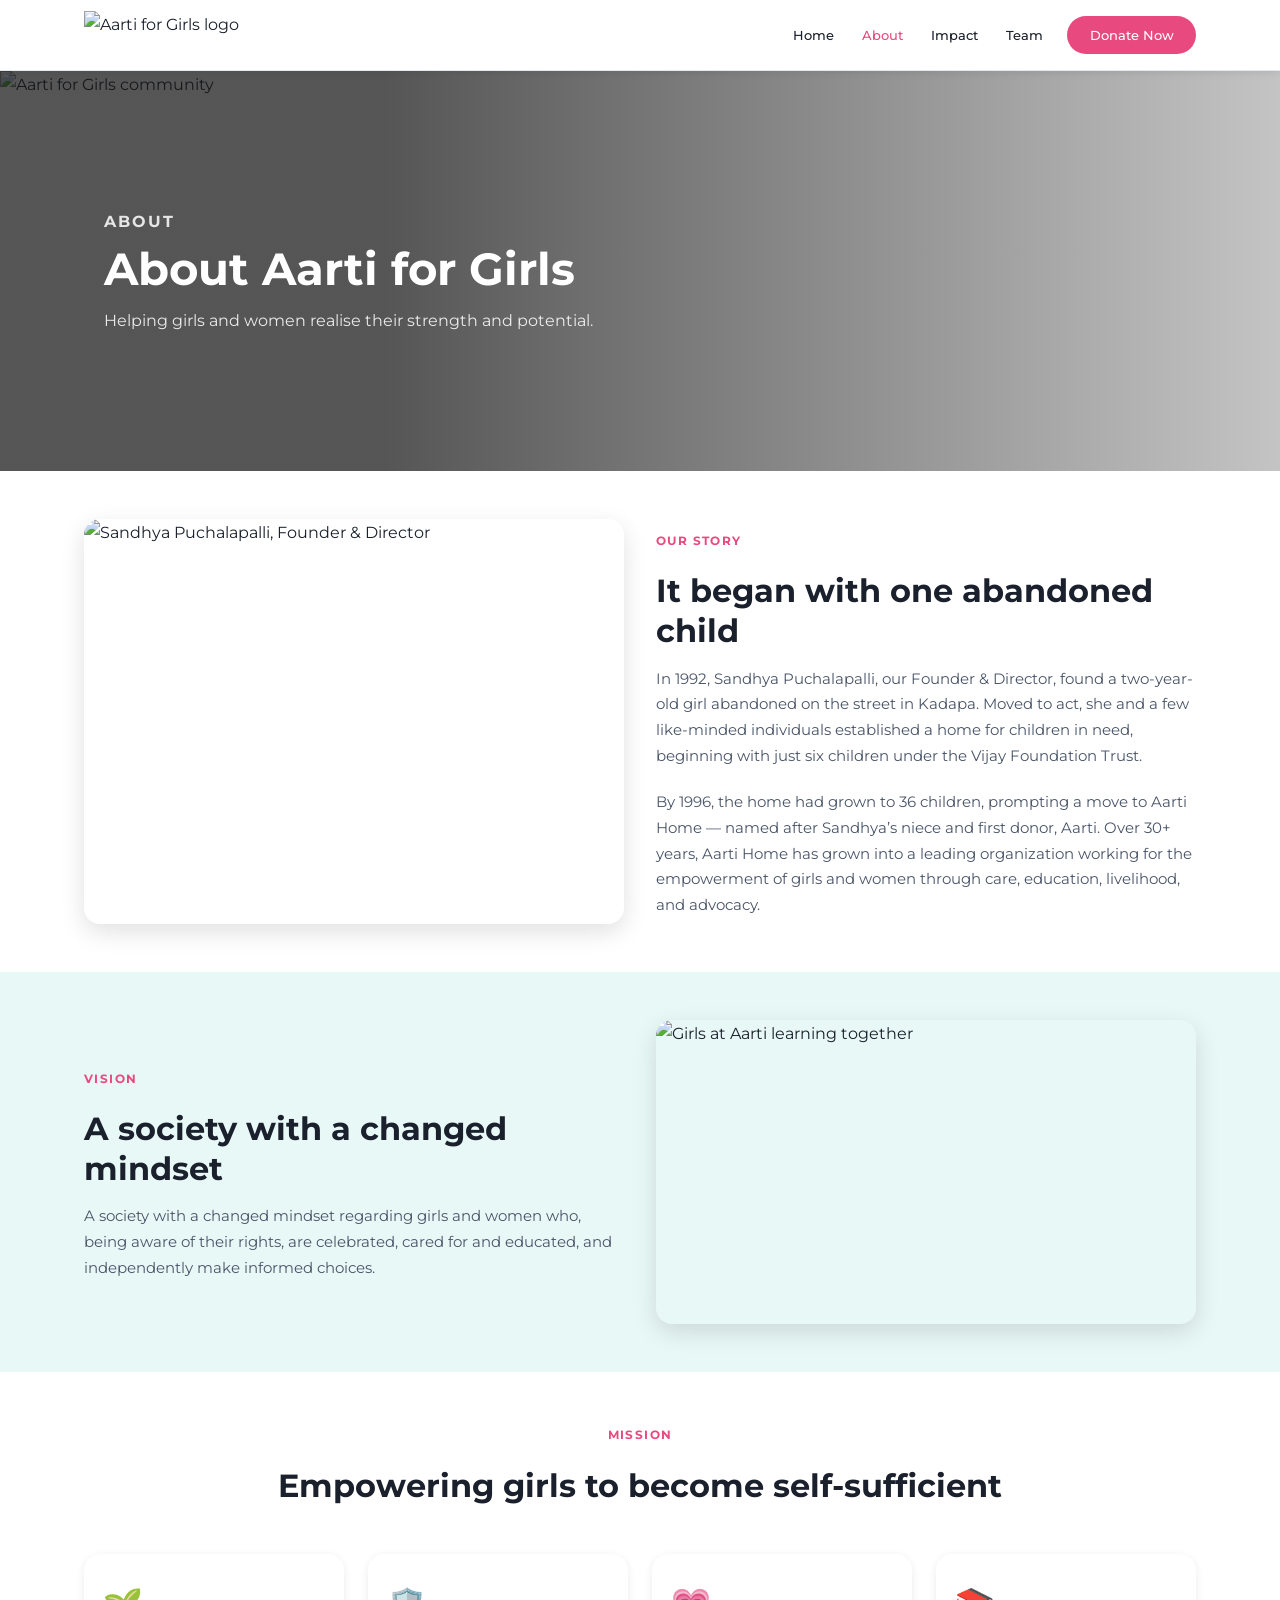
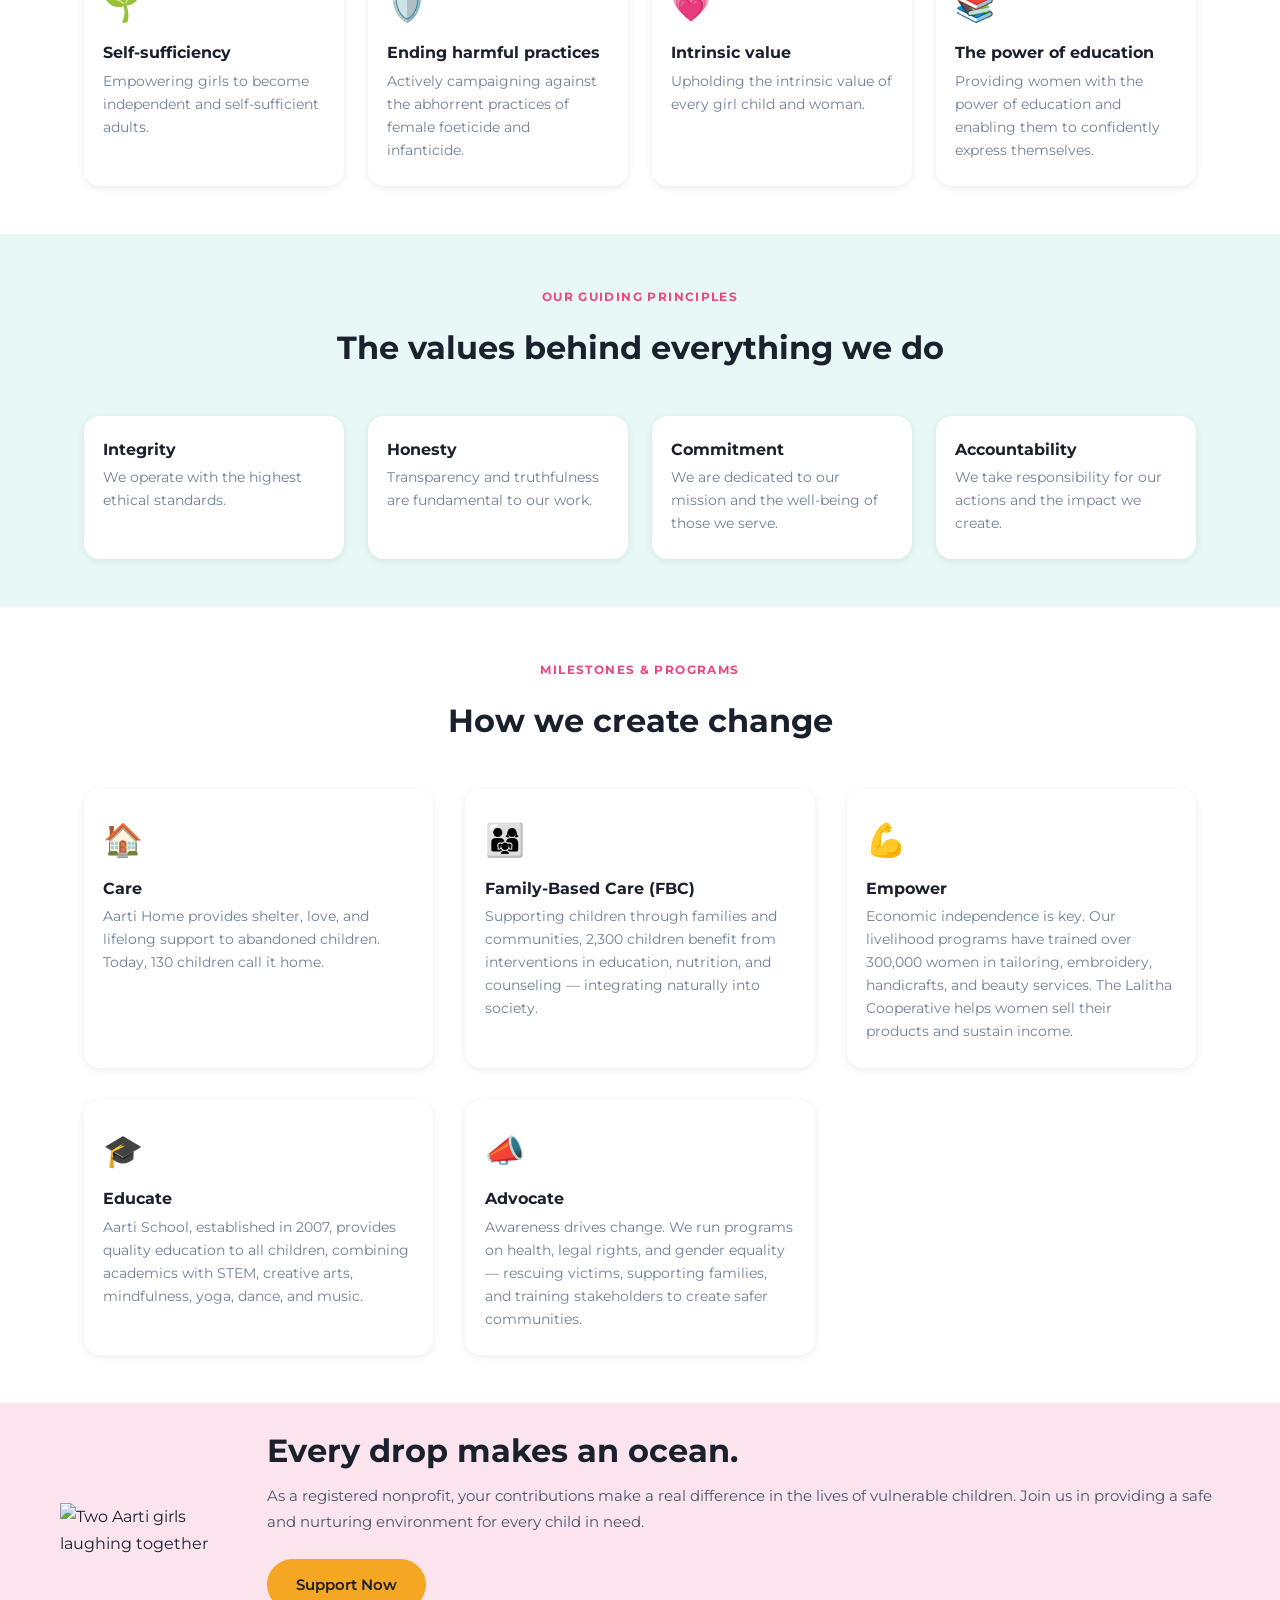
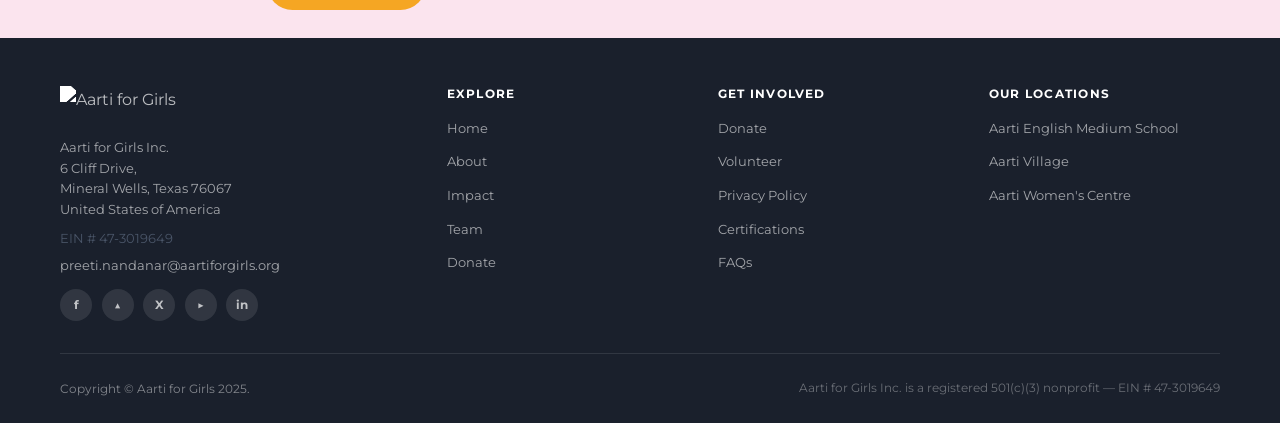
==== about.html @ 23b5cd8c "Site scaffold: pages, shared CSS/JS (images to follow)" ====
<!DOCTYPE html>
<html lang="en">
<head>
  <meta charset="UTF-8">
  <meta name="viewport" content="width=device-width, initial-scale=1.0">
  <title>About Aarti for Girls | NGO for Women Empowerment</title>
  <meta name="description" content="Learn about Aarti for Girls – a women empowerment NGO working to educate and uplift underprivileged girls through shelter, education, and advocacy.">
  <link rel="icon" type="image/png" href="assets/images/logo.png">
  <link rel="preconnect" href="https://fonts.googleapis.com">
  <link rel="preconnect" href="https://fonts.gstatic.com" crossorigin>
  <link href="https://fonts.googleapis.com/css2?family=Montserrat:ital,wght@0,300;0,400;0,500;0,600;0,700;0,800;1,400&display=swap" rel="stylesheet">
  <link rel="stylesheet" href="css/style.css?v=1">
</head>
<body>
<div id="nav-placeholder"></div>
<main class="page-tight">

  <!-- HERO -->
  <section class="hero" aria-label="About hero">
    <img class="hero-img" src="assets/images/hero-about.jpg" alt="Aarti for Girls community" loading="eager">
    <div class="hero-overlay"></div>
    <div class="hero-body">
      <p class="sec-label" style="color:rgba(255,255,255,.85)">About</p>
      <h1>About Aarti for Girls</h1>
      <p style="max-width:520px;margin-top:.6rem;">Helping girls and women realise their strength and potential.</p>
    </div>
  </section>

  <!-- OUR STORY -->
  <section class="section bg-white">
    <div class="container">
      <div class="grid-2" style="align-items:center;">
        <div>
          <img src="assets/images/founder-sandhya.jpg" alt="Sandhya Puchalapalli, Founder & Director" style="border-radius:var(--r-l);box-shadow:var(--sh-hov);width:100%;aspect-ratio:4/3;object-fit:cover;">
        </div>
        <div>
          <p class="sec-label">Our Story</p>
          <h2>It began with one abandoned child</h2>
          <p style="margin-top:.9rem;">In 1992, Sandhya Puchalapalli, our Founder &amp; Director, found a two-year-old girl abandoned on the street in Kadapa. Moved to act, she and a few like-minded individuals established a home for children in need, beginning with just six children under the Vijay Foundation Trust.</p>
          <p style="margin-top:1rem;">By 1996, the home had grown to 36 children, prompting a move to Aarti Home — named after Sandhya’s niece and first donor, Aarti. Over 30+ years, Aarti Home has grown into a leading organization working for the empowerment of girls and women through care, education, livelihood, and advocacy.</p>
        </div>
      </div>
    </div>
  </section>

  <!-- VISION -->
  <section class="section bg-teal-pale">
    <div class="container">
      <div class="grid-2" style="align-items:center;">
        <div>
          <p class="sec-label">Vision</p>
          <h2>A society with a changed mindset</h2>
          <p style="margin-top:.9rem;">A society with a changed mindset regarding girls and women who, being aware of their rights, are celebrated, cared for and educated, and independently make informed choices.</p>
        </div>
        <div>
          <img src="assets/images/vision.jpg" alt="Girls at Aarti learning together" style="border-radius:var(--r-l);box-shadow:var(--sh-hov);width:100%;aspect-ratio:16/9;object-fit:cover;">
        </div>
      </div>
    </div>
  </section>

  <!-- MISSION -->
  <section class="section bg-white">
    <div class="container">
      <div class="text-center mb-3">
        <p class="sec-label">Mission</p>
        <h2>Empowering girls to become self-sufficient</h2>
      </div>
      <div class="grid-4">
        <div class="icon-card">
          <div class="ic-icon">🌱</div>
          <h3>Self-sufficiency</h3>
          <p>Empowering girls to become independent and self-sufficient adults.</p>
        </div>
        <div class="icon-card">
          <div class="ic-icon">🛡️</div>
          <h3>Ending harmful practices</h3>
          <p>Actively campaigning against the abhorrent practices of female foeticide and infanticide.</p>
        </div>
        <div class="icon-card">
          <div class="ic-icon">💗</div>
          <h3>Intrinsic value</h3>
          <p>Upholding the intrinsic value of every girl child and woman.</p>
        </div>
        <div class="icon-card">
          <div class="ic-icon">📚</div>
          <h3>The power of education</h3>
          <p>Providing women with the power of education and enabling them to confidently express themselves.</p>
        </div>
      </div>
    </div>
  </section>

  <!-- GUIDING PRINCIPLES -->
  <section class="section bg-teal-pale">
    <div class="container">
      <div class="text-center mb-3">
        <p class="sec-label">Our Guiding Principles</p>
        <h2>The values behind everything we do</h2>
      </div>
      <div class="grid-4">
        <div class="icon-card">
          <h3>Integrity</h3>
          <p>We operate with the highest ethical standards.</p>
        </div>
        <div class="icon-card">
          <h3>Honesty</h3>
          <p>Transparency and truthfulness are fundamental to our work.</p>
        </div>
        <div class="icon-card">
          <h3>Commitment</h3>
          <p>We are dedicated to our mission and the well-being of those we serve.</p>
        </div>
        <div class="icon-card">
          <h3>Accountability</h3>
          <p>We take responsibility for our actions and the impact we create.</p>
        </div>
      </div>
    </div>
  </section>

  <!-- MILESTONES & PROGRAMS -->
  <section class="section bg-white">
    <div class="container">
      <div class="text-center mb-3">
        <p class="sec-label">Milestones &amp; Programs</p>
        <h2>How we create change</h2>
      </div>
      <div class="grid-3">
        <div class="icon-card">
          <div class="ic-icon">🏠</div>
          <h3>Care</h3>
          <p>Aarti Home provides shelter, love, and lifelong support to abandoned children. Today, 130 children call it home.</p>
        </div>
        <div class="icon-card">
          <div class="ic-icon">👨‍👩‍👧</div>
          <h3>Family-Based Care (FBC)</h3>
          <p>Supporting children through families and communities, 2,300 children benefit from interventions in education, nutrition, and counseling — integrating naturally into society.</p>
        </div>
        <div class="icon-card">
          <div class="ic-icon">💪</div>
          <h3>Empower</h3>
          <p>Economic independence is key. Our livelihood programs have trained over 300,000 women in tailoring, embroidery, handicrafts, and beauty services. The Lalitha Cooperative helps women sell their products and sustain income.</p>
        </div>
        <div class="icon-card">
          <div class="ic-icon">🎓</div>
          <h3>Educate</h3>
          <p>Aarti School, established in 2007, provides quality education to all children, combining academics with STEM, creative arts, mindfulness, yoga, dance, and music.</p>
        </div>
        <div class="icon-card">
          <div class="ic-icon">📣</div>
          <h3>Advocate</h3>
          <p>Awareness drives change. We run programs on health, legal rights, and gender equality — rescuing victims, supporting families, and training stakeholders to create safer communities.</p>
        </div>
      </div>
    </div>
  </section>

</main>
<div id="footer-placeholder"></div>
<script src="js/main.js"></script>
</body>
</html>
---- css/style.css ----
/* =====================
   AARTI FOR GIRLS (USA) — style.css (shared design system)
   ===================== */

/* ---------- TOKENS ---------- */
:root {
  --pink:       #e84a7f;
  --pink-dark:  #c93a6a;
  --pink-pale:  #fbe4ee;
  --teal:       #1dada0;
  --teal-dark:  #169589;
  --teal-pale:  #e8f8f7;
  --yellow:     #f5a623;
  --dark:       #1a202c;
  --mid:        #4a5568;
  --muted:      #718096;
  --light:      #f7fafc;
  --white:      #ffffff;
  --border:     #e2e8f0;
  --r-s:  4px;
  --r-m:  8px;
  --r-l:  16px;
  --r-xl: 24px;
  --sh:     0 2px 8px rgba(0,0,0,.08);
  --sh-hov: 0 8px 24px rgba(0,0,0,.12);
  --sh-lg:  0 16px 40px rgba(0,0,0,.12);
  --max-w: 1160px;
  --gap: 2rem;
}

/* ---------- RESET ---------- */
*, *::before, *::after { box-sizing: border-box; margin: 0; padding: 0; }
html { scroll-behavior: smooth; }
body { font-family: 'Montserrat', sans-serif; color: var(--dark); background: var(--white); line-height: 1.7; -webkit-font-smoothing: antialiased; }
img { max-width: 100%; height: auto; display: block; }
a { color: inherit; text-decoration: none; }
ul { list-style: none; }
button { font-family: inherit; cursor: pointer; border: none; background: none; }
h1,h2,h3,h4,h5 { line-height: 1.25; font-weight: 700; color: var(--dark); }
h1 { font-size: clamp(1.75rem,4vw,2.8rem); }
h2 { font-size: clamp(1.4rem,3vw,2rem); }
h3 { font-size: clamp(1.1rem,2vw,1.35rem); }
h4 { font-size: 1.05rem; }
p  { font-size: .95rem; color: var(--mid); }

/* ---------- LAYOUT ---------- */
.container { width: 100%; max-width: var(--max-w); margin-inline: auto; padding-inline: 1.5rem; }
.section    { padding: 5rem 0; }
.section-sm { padding: 3.5rem 0; }
.bg-white   { background: var(--white); }
.bg-teal-pale { background: var(--teal-pale); }
.text-center { text-align: center; }
.mb-2 { margin-bottom: 2rem; }
.mb-3 { margin-bottom: 3rem; }
.lead { font-size: 1.08rem; color: var(--mid); }

.grid-2 { display: grid; grid-template-columns: 1fr 1fr; gap: var(--gap); }
.grid-3 { display: grid; grid-template-columns: repeat(3,1fr); gap: var(--gap); }
.grid-4 { display: grid; grid-template-columns: repeat(4,1fr); gap: 1.5rem; }
.flex-between { display: flex; justify-content: space-between; align-items: center; }

/* ---------- TYPOGRAPHY ---------- */
.sec-label { display: inline-block; font-size: .72rem; font-weight: 700; letter-spacing: .12em; text-transform: uppercase; color: var(--pink); margin-bottom: .4rem; }
.quote-block { border-left: 4px solid var(--pink); padding: 1rem 1.5rem; background: var(--teal-pale); border-radius: 0 var(--r-m) var(--r-m) 0; }
.quote-block blockquote { font-size: 1.05rem; font-style: italic; color: var(--dark); line-height: 1.6; }
.quote-block cite { display: block; margin-top: .6rem; font-size: .82rem; font-style: normal; color: var(--muted); }

/* ---------- BUTTONS ---------- */
.btn { display: inline-flex; align-items: center; justify-content: center; gap: .4rem; padding: .65rem 1.4rem; border-radius: 50px; font-size: .88rem; font-weight: 600; transition: all .2s; white-space: nowrap; cursor: pointer; }
.btn-teal    { background: var(--teal);   color: var(--white); }
.btn-teal:hover   { background: var(--teal-dark); transform: translateY(-1px); box-shadow: var(--sh); }
.btn-pink    { background: var(--pink);   color: var(--white); }
.btn-pink:hover   { background: var(--pink-dark); transform: translateY(-1px); box-shadow: var(--sh); }
.btn-yellow  { background: var(--yellow); color: var(--dark); }
.btn-yellow:hover { filter: brightness(.95); transform: translateY(-1px); box-shadow: var(--sh); }
.btn-dark    { background: var(--dark);   color: var(--white); }
.btn-dark:hover   { background: #0f1624; transform: translateY(-1px); box-shadow: var(--sh); }
.btn-outline { background: transparent; color: var(--dark); border: 2px solid var(--border); }
.btn-outline:hover { border-color: var(--dark); transform: translateY(-1px); }
.btn-white   { background: var(--white);  color: var(--teal); }
.btn-white:hover  { background: var(--teal-pale); }
.btn-lg { padding: .8rem 1.8rem; font-size: .95rem; }

/* ---------- NAV ---------- */
.nav { position: sticky; top: 0; z-index: 1000; background: var(--white); border-bottom: 1px solid var(--border); box-shadow: var(--sh); }
.nav-inner { display: flex; align-items: center; justify-content: space-between; padding: .7rem 1.5rem; max-width: var(--max-w); margin-inline: auto; gap: 1rem; }
.nav-logo img { height: 48px; width: auto; }
.nav-links { display: flex; align-items: center; gap: .25rem; list-style: none; margin: 0; padding: 0; }
.nav-links > li { position: relative; }
.nav-links > li > a, .nav-links > li > button { display: flex; align-items: center; gap: .3rem; padding: .45rem .75rem; font-size: .83rem; font-weight: 500; color: var(--dark); border-radius: var(--r-s); transition: background .15s, color .15s; cursor: pointer; background: none; border: none; font-family: inherit; white-space: nowrap; }
.nav-links > li > a:hover, .nav-links > li > button:hover { background: var(--teal-pale); color: var(--teal-dark); }
.nav-links > li.active > a { color: var(--pink); }
.nav-chevron { font-size: .65rem; transition: transform .2s; }
.nav-links > li.open .nav-chevron { transform: rotate(180deg); }
.nav-drop { position: absolute; top: calc(100% + .5rem); left: 50%; transform: translateX(-50%) translateY(-4px); background: var(--white); border: 1px solid var(--border); border-radius: var(--r-l); box-shadow: var(--sh-hov); min-width: 200px; padding: .5rem; opacity: 0; visibility: hidden; transition: opacity .15s, visibility .15s, transform .15s; list-style: none; }
.nav-links > li.open .nav-drop { opacity: 1; visibility: visible; transform: translateX(-50%) translateY(0); }
.nav-drop li a { display: block; padding: .55rem .9rem; font-size: .82rem; font-weight: 500; color: var(--mid); border-radius: var(--r-m); transition: background .15s, color .15s; }
.nav-drop li a:hover { background: var(--teal-pale); color: var(--teal-dark); }
.nav-donate { margin-left: .5rem; }
.nav-donate .btn { background: var(--pink); color: var(--white); border-radius: 50px; padding: .5rem 1.4rem; }
.nav-donate .btn:hover { background: var(--pink-dark); color: var(--white); box-shadow: var(--sh); transform: translateY(-1px); }
.nav-donate.active .btn { background: var(--white); color: var(--pink); box-shadow: inset 0 0 0 2px var(--pink); }
.nav-donate.active .btn:hover { background: var(--pink); color: var(--white); box-shadow: none; }
.nav-burger { display: none; font-size: 1.4rem; padding: .3rem; }

/* ---------- HERO ---------- */
.hero { position: relative; overflow: hidden; display: flex; align-items: center; min-height: 400px; }
.hero-tall { min-height: 500px; }
.hero-img { position: absolute; inset: 0; width: 100%; height: 100%; object-fit: cover; object-position: center center; }
.hero-overlay { position: absolute; inset: 0; background: linear-gradient(to right, rgba(20,20,20,.72) 30%, rgba(20,20,20,.25) 100%); }
.hero-body { position: relative; z-index: 1; padding: 4rem 1.5rem; max-width: min(700px,90%); margin-left: max(1.5rem,calc(50% - 560px)); }
.hero-body h1 { color: var(--white); }
.hero-body p  { color: rgba(255,255,255,.88); font-size: 1rem; }
.page-header { background: linear-gradient(135deg, var(--pink) 0%, var(--teal) 100%); padding: 4rem 1.5rem; text-align: center; }
.page-header h1 { color: var(--white); }
.page-header p  { color: rgba(255,255,255,.88); margin-top: .6rem; }

/* ---------- PILLARS ---------- */
.pillars-row { display: flex; justify-content: center; gap: 1rem; flex-wrap: wrap; margin-top: 2rem; }
.pillar-wrap { display: flex; flex-direction: column; align-items: center; text-align: center; flex: 1; min-width: 200px; max-width: 260px; }
.pillar-ring { width: 220px; height: 165px; border-radius: var(--r-l); background: var(--teal-pale); display: flex; align-items: center; justify-content: center; margin-bottom: .9rem; border: 3px solid var(--teal); overflow: hidden; }
.pillar-ring img { width: 100%; height: 100%; object-fit: cover; }
.pillar-wrap h3 { font-size: 1rem; margin-bottom: .2rem; }
.pillar-wrap p  { font-size: .82rem; color: var(--muted); margin: 0; }

/* ---------- STATS ---------- */
.stats-box { background: var(--white); border-radius: var(--r-xl); padding: 1.5rem; box-shadow: var(--sh-hov); max-width: 700px; margin: 0 auto; }
.stats-grid { display: flex; flex-wrap: wrap; justify-content: center; gap: 1.5rem; text-align: center; }
.stats-grid > div { flex: 1 1 180px; max-width: 210px; }
.stat-num { font-size: clamp(1.6rem,3.2vw,2.2rem); font-weight: 800; color: var(--pink); line-height: 1; }
.stat-label { font-size: .82rem; color: var(--muted); margin-top: .4rem; line-height: 1.4; }
.sphere-link { display: inline-flex; align-items: center; gap: .4rem; font-size: .88rem; font-weight: 600; color: var(--teal); text-decoration: underline; text-underline-offset: 3px; }
.sphere-link:hover { color: var(--teal-dark); }

/* ---------- VOICES ---------- */
.voices-grid { display:flex; flex-wrap:wrap; gap:1.5rem; justify-content:center; }
.voices-grid > * { width:160px; flex-shrink:0; }
.voice-card { display: flex; flex-direction: column; align-items: center; gap: .5rem; }
.voice-card img { width: 100%; aspect-ratio: 4/3; object-fit: cover; border-radius: var(--r-l); transition: transform .2s, box-shadow .2s; }
.voice-card:hover img { transform: scale(1.02); box-shadow: var(--sh-hov); }
.voice-name { font-size: .85rem; font-weight: 600; text-align: center; color: var(--dark); }

/* ---------- CARDS / NEWS ---------- */
.news-grid { display: grid; grid-template-columns: repeat(3,1fr); gap: 1.5rem; }
.card { background: var(--white); border-radius: var(--r-l); box-shadow: var(--sh); overflow: hidden; transition: transform .2s, box-shadow .2s; display: flex; flex-direction: column; }
.card:hover { transform: translateY(-4px); box-shadow: var(--sh-hov); }
.card-img { width: 100%; aspect-ratio: 16/9; object-fit: cover; }
.card-body { padding: 1.2rem; display: flex; flex-direction: column; flex: 1; }
.card-tag { font-size: .72rem; font-weight: 700; letter-spacing: .1em; text-transform: uppercase; color: var(--pink); margin-bottom: .5rem; }
.card-body h3 { font-size: .95rem; line-height: 1.35; margin-bottom: .5rem; }
.card-body p { font-size: .85rem; color: var(--muted); flex: 1; }
.card-link { display: inline-block; margin-top: .8rem; font-size: .82rem; font-weight: 600; color: var(--pink); }
.card-link:hover { color: var(--pink-dark); }

/* ---------- TIMELINE ---------- */
.timeline { position: relative; padding-left: 2rem; }
.timeline::before { content: ''; position: absolute; left: .5rem; top: 0; bottom: 0; width: 2px; background: var(--teal); opacity: .3; }
.tl-item { position: relative; padding: 0 0 2rem 1.5rem; }
.tl-item::before { content: ''; position: absolute; left: -.45rem; top: .3rem; width: 12px; height: 12px; border-radius: 50%; background: var(--teal); border: 2px solid var(--white); box-shadow: 0 0 0 2px var(--teal); }
.tl-year { display: inline-block; background: var(--pink); color: var(--white); font-size: .72rem; font-weight: 700; letter-spacing: .06em; padding: .2rem .55rem; border-radius: 50px; margin-bottom: .4rem; }
.tl-item h4 { font-size: .95rem; margin-bottom: .3rem; }
.tl-item p  { font-size: .85rem; color: var(--muted); }

/* ---------- WHAT'S NEW / ARTICLE ---------- */
#wn-post p { font-size: .95rem; line-height: 1.8; color: var(--mid); margin-bottom: 1.1rem; }
#wn-post h2, #wn-post h3, #wn-post h4 { color: var(--dark); }
#wn-post a { color: var(--pink); text-decoration: underline; text-underline-offset: 2px; }

/* ---------- MILESTONES TIMELINE ---------- */
.tml { position: relative; max-width: 1000px; margin: 0 auto; }
.tml::before { content: ''; position: absolute; top: .5rem; bottom: .5rem; left: 50%; transform: translateX(-50%); width: 3px; background: var(--teal); opacity: .25; }
.tml-item { position: relative; display: flex; align-items: center; gap: 4rem; margin-bottom: 2.5rem; }
.tml-item:nth-child(even) { flex-direction: row-reverse; }
.tml-item > .tml-card, .tml-item > .tml-media { flex: 1 1 0; min-width: 0; }
.tml-dot { position: absolute; left: 50%; top: 50%; transform: translate(-50%,-50%); width: 18px; height: 18px; border-radius: 50%; background: var(--pink); border: 3px solid var(--white); box-shadow: 0 0 0 3px rgba(29,173,160,.45); }
.tml-card { background: var(--white); border-radius: var(--r-l); box-shadow: var(--sh); padding: 1.25rem 1.4rem; transition: transform .2s, box-shadow .2s; }
.tml-card:hover { transform: translateY(-3px); box-shadow: var(--sh-hov); }
.tml-media img { width: 100%; aspect-ratio: 4/3; object-fit: cover; border-radius: var(--r-l); box-shadow: var(--sh); display: block; }
.tml-year { display: inline-block; background: var(--pink); color: var(--white); font-size: .78rem; font-weight: 700; letter-spacing: .05em; padding: .22rem .7rem; border-radius: 50px; margin-bottom: .55rem; }
.tml-card h3 { font-size: 1.05rem; margin-bottom: .35rem; }
.tml-card p { font-size: .9rem; color: var(--mid); margin: 0; line-height: 1.6; }
@media (max-width: 768px) {
  .tml::before { left: 8px; transform: none; }
  .tml-item, .tml-item:nth-child(even) { flex-direction: column; align-items: stretch; gap: 1rem; padding-left: 2.25rem; margin-bottom: 2rem; }
  .tml-dot { left: 8px; top: 1.4rem; transform: translate(-50%,0); }
}

/* ---------- VIDEO ---------- */
.video-wrap { position: relative; padding-top: 56.25%; border-radius: var(--r-l); overflow: hidden; background: #000; box-shadow: var(--sh-hov); }
.video-wrap iframe, .video-wrap img { position: absolute; inset: 0; width: 100%; height: 100%; border: 0; object-fit: cover; }
.videos-grid { display: grid; grid-template-columns: repeat(2,1fr); gap: 1.5rem; }
.video-label { text-align: center; font-size: .85rem; font-weight: 600; color: var(--mid); margin-top: .6rem; }
.vol-slider { max-width: 720px; margin: 0 auto; }
.vol-stage { position: relative; }
.vol-slide { display: none; }
.vol-slide.is-active { display: block; }
.vol-arrow { position: absolute; top: 50%; transform: translateY(-50%); z-index: 2; width: 44px; height: 44px; border-radius: 50%; background: rgba(255,255,255,.92); color: var(--dark); font-size: 1.6rem; line-height: 1; display: flex; align-items: center; justify-content: center; box-shadow: var(--sh); transition: background .15s, transform .15s; }
.vol-arrow:hover { background: var(--white); }
.vol-prev { left: .6rem; }
.vol-next { right: .6rem; }
.vol-dots { display: flex; justify-content: center; gap: .5rem; margin-top: 1.1rem; }
.vol-dot { width: 10px; height: 10px; border-radius: 50%; background: var(--border); padding: 0; transition: background .15s; }
.vol-dot.is-active { background: var(--pink); }

/* ---------- ICON CARDS ---------- */
.icon-card { background: var(--white); border-radius: var(--r-l); padding: 1.5rem 1.2rem; box-shadow: var(--sh); transition: transform .2s, box-shadow .2s; }
.icon-card:hover { transform: translateY(-3px); box-shadow: var(--sh-hov); }
.ic-icon { font-size: 2rem; margin-bottom: .7rem; }
.icon-card h3 { font-size: 1rem; margin-bottom: .4rem; }
.icon-card p  { font-size: .85rem; color: var(--muted); margin: 0; }

/* ---------- DONATE ---------- */
.donate-intro { display: grid; grid-template-columns: 1fr auto; gap: 3rem; align-items: start; }
.donate-btns  { display: flex; flex-wrap: wrap; gap: .75rem; margin-top: 1.5rem; }
.donate-cards { display: grid; grid-template-columns: repeat(3,1fr); gap: 1.25rem; }
.dc { background: var(--white); border-radius: var(--r-l); padding: 1.5rem; box-shadow: var(--sh); display: flex; flex-direction: column; }
.dc.dc-alt { background: var(--teal-pale); border: 2px dashed var(--teal); }
.dc-icon { font-size: 2rem; margin-bottom: .6rem; }
.dc h3 { font-size: .95rem; margin-bottom: .5rem; }
.dc p  { font-size: .82rem; color: var(--muted); }
.modes-grid { display: grid; grid-template-columns: repeat(3,1fr); gap: 1.25rem; }
.mode-box { background: var(--light); border-radius: var(--r-l); padding: 1.5rem; border: 1px solid var(--border); display: flex; flex-direction: column; }
.dc .btn, .mode-box .btn { margin-top: auto; align-self: flex-start; }
.mode-box h4 { margin-bottom: .5rem; color: var(--dark); }
.mode-box p  { font-size: .85rem; color: var(--muted); }
.tab-list { display: flex; gap: .5rem; flex-wrap: wrap; border-bottom: 2px solid var(--border); padding-bottom: .5rem; }
.tab-btn { padding: .5rem 1.2rem; font-size: .85rem; font-weight: 600; color: var(--muted); border-radius: var(--r-m); transition: all .15s; cursor: pointer; border: none; background: none; font-family: inherit; }
.tab-btn.active { background: var(--pink); color: var(--white); }
.tab-btn:hover:not(.active) { background: var(--teal-pale); color: var(--teal-dark); }
.tab-panel { display: none; }
.tab-panel.active { display: block; }

/* ---------- VOLUNTEER ---------- */
.vol-hero-grid { display: grid; grid-template-columns: 1fr 1fr; gap: 3rem; align-items: stretch; }
.vol-hero-photo { position: relative; border-radius: var(--r-l); overflow: hidden; box-shadow: var(--sh-hov); background: var(--teal-pale); min-height: 320px; }
.vol-hero-photo img { position: absolute; inset: 0; width: 100%; height: 100%; object-fit: cover; }
.vol-modes { display: grid; grid-template-columns: 1fr 1fr; gap: 1.5rem; }
.vol-mode-card { background: var(--white); border-radius: var(--r-l); padding: 2rem; box-shadow: var(--sh); border-top: 4px solid var(--teal); }
.vol-mode-card h3 { margin-bottom: .75rem; }
.vol-mode-card p  { font-size: .88rem; color: var(--mid); }

/* ---------- BLOG ---------- */
.blog-grid { display: grid; grid-template-columns: repeat(3,1fr); gap: 1.5rem; }
.blog-featured { grid-column: span 3; display: grid; grid-template-columns: 1fr 1fr; gap: 0; background: var(--white); border-radius: var(--r-l); overflow: hidden; box-shadow: var(--sh-hov); }
.blog-featured-img { width: 100%; height: 100%; object-fit: cover; min-height: 280px; }
.blog-featured-body { padding: 2rem; display: flex; flex-direction: column; justify-content: center; }

/* ---------- BOARD / HUMANS ---------- */
.board-grid { display:flex; flex-wrap:wrap; gap:1.5rem; justify-content:center; }
.board-grid > * { width:180px; flex-shrink:0; }
.board-card { text-align: center; display: flex; flex-direction: column; }
.board-card .expand-btn { margin-top: auto; align-self: center; }
.board-card img { width: 100%; aspect-ratio: 1; object-fit: cover; border-radius: var(--r-l); margin-bottom: .7rem; border: 3px solid var(--teal-pale); box-shadow: var(--sh); }
.board-card h4 { font-size: .88rem; margin-bottom: .15rem; }
.board-card p  { font-size: .78rem; color: var(--muted); }

/* ---------- ANNUAL REPORT ---------- */
.report-grid { display: grid; grid-template-columns: repeat(auto-fill,minmax(240px,1fr)); gap: 1.5rem; }
.report-card { background: var(--white); border-radius: var(--r-l); box-shadow: var(--sh); overflow: hidden; transition: transform .2s, box-shadow .2s; }
.report-card:hover { transform: translateY(-4px); box-shadow: var(--sh-hov); }
.report-card img { width: 100%; aspect-ratio: 3/4; object-fit: cover; }
.report-card-body { padding: 1.2rem; }
.report-card-body h4 { margin-bottom: .5rem; }
.report-card-body p  { font-size: .82rem; color: var(--muted); margin-bottom: .8rem; }

/* ---------- VOICE STORY ---------- */
.voice-story-body { display: grid; grid-template-columns: 280px 1fr; gap: 3rem; align-items: start; }
.voice-story-body img { border-radius: var(--r-l); box-shadow: var(--sh-hov); width: 100%; aspect-ratio: 4/3; object-fit: cover; position: sticky; top: 100px; }
.story-text h2 { margin-bottom: 1rem; }
.story-text p  { font-size: .95rem; line-height: 1.8; color: var(--mid); margin-bottom: 1rem; }
.voice-nav { display: flex; justify-content: space-between; gap: 1rem; margin-top: 2.5rem; padding-top: 2rem; border-top: 1px solid var(--border); }

/* ---------- VILLAGE GALLERY ---------- */
.village-gallery { display: grid; grid-template-columns: repeat(3,1fr); gap: .75rem; }
.village-gallery img { width: 100%; aspect-ratio: 4/3; object-fit: cover; border-radius: var(--r-m); transition: transform .2s; }
.village-gallery img:hover { transform: scale(1.02); }

/* ---------- MILESTONES ---------- */
.milestone-cards { display: grid; grid-template-columns: repeat(2,1fr); gap: 1.5rem; }
.milestone-card { border-radius: var(--r-l); overflow: hidden; box-shadow: var(--sh); transition: transform .2s, box-shadow .2s; }
.milestone-card:hover { transform: translateY(-4px); box-shadow: var(--sh-hov); }
.milestone-card img { width: 100%; aspect-ratio: 16/9; object-fit: cover; display: block; }
.milestone-card-body { padding: 1.5rem; background: var(--white); }
.milestone-card-body h2 { font-size: 1.25rem; margin-bottom: .5rem; }
.milestone-card-body p  { font-size: .88rem; color: var(--muted); margin-bottom: .75rem; }
.milestone-stats { display: grid; grid-template-columns: repeat(auto-fill,minmax(160px,1fr)); gap: 1.5rem; text-align: center; }
.ms-stat { background: var(--white); border-radius: var(--r-l); padding: 1.5rem 1rem; box-shadow: var(--sh); }
.ms-num { font-size: 2rem; font-weight: 800; color: var(--teal); line-height: 1; margin-bottom: .3rem; }
.ms-label { font-size: .8rem; color: var(--muted); }

/* ---------- EMPOWER COLLAGE ---------- */
.empower-collage { display: grid; grid-template-columns: repeat(2,1fr); gap: .5rem; border-radius: var(--r-l); overflow: hidden; }
.empower-collage img { width: 100%; aspect-ratio: 1; object-fit: cover; }

/* ---------- PARTNERS ---------- */
.partners-grid { display: grid; grid-template-columns: repeat(auto-fill,minmax(250px,1fr)); gap: 1.5rem; align-items: stretch; }
.partner-card { background: var(--light); border: 1px solid var(--border); border-radius: var(--r-l); padding: 1.5rem; text-align: center; display: flex; flex-direction: column; transition: box-shadow .2s, transform .2s; }
.partner-card:hover { box-shadow: var(--sh-hov); transform: translateY(-3px); }
.partner-logo-box { height: 72px; display: flex; align-items: center; justify-content: center; margin-bottom: 1rem; }
.partner-logo-box img { max-height: 64px; max-width: 85%; object-fit: contain; }
.partner-logo-text { font-size: 1.7rem; font-weight: 800; color: var(--pink); letter-spacing: .05em; }
.partner-card h4 { font-size: .95rem; margin-bottom: .5rem; }
.partner-card p { font-size: .82rem; color: var(--mid); margin: 0; line-height: 1.6; }
.partner-logo { padding: 1rem; border: 1px solid var(--border); border-radius: var(--r-l); display: flex; align-items: center; justify-content: center; transition: box-shadow .2s; }
.partner-logo:hover { box-shadow: var(--sh); }
.partner-logo img { max-height: 60px; object-fit: contain; }

/* ---------- CERT / FAQ / LEGAL ---------- */
.cert-grid { display: grid; grid-template-columns: repeat(auto-fill,minmax(260px,1fr)); gap: 1.5rem; }
.cert-card { background: var(--white); border-radius: var(--r-l); padding: 1.5rem; box-shadow: var(--sh); display: flex; gap: 1rem; align-items: flex-start; border-left: 4px solid var(--teal); }
.cert-icon { font-size: 1.6rem; flex-shrink: 0; }
.cert-card h4 { font-size: .9rem; margin-bottom: .3rem; }
.cert-card p  { font-size: .82rem; color: var(--muted); }
.faq-list { display: flex; flex-direction: column; gap: .75rem; max-width: 760px; margin-inline: auto; }
.faq-item { background: var(--white); border-radius: var(--r-l); border: 1px solid var(--border); overflow: hidden; }
.faq-q { display: flex; justify-content: space-between; align-items: center; padding: 1.1rem 1.4rem; cursor: pointer; font-weight: 600; font-size: .92rem; gap: 1rem; }
.faq-chev { transition: transform .2s; flex-shrink: 0; }
.faq-item.open .faq-chev { transform: rotate(180deg); }
.faq-a { max-height: 0; overflow: hidden; transition: max-height .3s ease; }
.faq-item.open .faq-a { max-height: 600px; }
.faq-a-inner { padding: 0 1.4rem 1.2rem; font-size: .88rem; color: var(--mid); }
.legal-content { max-width: 760px; margin-inline: auto; }
.legal-content h2 { font-size: 1.2rem; margin: 2rem 0 .75rem; color: var(--dark); }
.legal-content p  { font-size: .9rem; color: var(--mid); margin-bottom: 1rem; line-height: 1.8; }
.legal-content ul { list-style: disc; margin-left: 1.5rem; margin-bottom: 1rem; }
.legal-content ul li { font-size: .9rem; color: var(--mid); margin-bottom: .4rem; }

/* ---------- MODAL ---------- */
.modal-overlay { position: fixed; inset: 0; background: rgba(0,0,0,.5); z-index: 9000; display: flex; align-items: center; justify-content: center; opacity: 0; visibility: hidden; transition: opacity .2s, visibility .2s; }
.modal-overlay.open { opacity: 1; visibility: visible; }
.modal { background: var(--white); border-radius: var(--r-xl); padding: 2rem; max-width: 360px; width: 90%; text-align: center; box-shadow: var(--sh-lg); transform: scale(.95); transition: transform .2s; position: relative; }
.modal-overlay.open .modal { transform: scale(1); }
.modal h3 { margin-bottom: .5rem; }
.modal p  { font-size: .88rem; color: var(--muted); margin-bottom: 1.25rem; }
.modal img { max-width: 200px; margin-inline: auto; margin-bottom: 1rem; }
.modal-close { position: absolute; top: 1rem; right: 1rem; font-size: 1.4rem; cursor: pointer; color: var(--muted); }

/* ---------- FOOTER / CTA ---------- */
.cta-section { background: var(--pink-pale); padding: 1.75rem 1.5rem; }
.cta-section h2 { color: var(--dark); font-size: clamp(1.4rem,3vw,2rem); margin-bottom: .75rem; }
.cta-inner { display: flex; align-items: center; justify-content: center; gap: 2.5rem; max-width: var(--max-w); margin-inline: auto; }
.cta-text { text-align: left; }
.cta-section p  { color: var(--mid); margin-bottom: 1.5rem; }
.cta-img { width: 167px; height: 135px; object-fit: contain; flex-shrink: 0; align-self: flex-end; margin-bottom: -1.75rem; }
@media (max-width:600px) { .cta-inner { flex-direction: column; text-align: center; } .cta-text { text-align: center; } .cta-img { align-self: center; margin-bottom: 0; } }
.footer { background: var(--dark); color: rgba(255,255,255,.7); padding: 3rem 1.5rem 1.5rem; }
.footer-inner { max-width: var(--max-w); margin-inline: auto; display: grid; grid-template-columns: 1.5fr 1fr 1fr 1fr; gap: 2.5rem; padding-bottom: 2rem; border-bottom: 1px solid rgba(255,255,255,.1); }
.footer-logo img { height: 40px; width: auto; margin-bottom: .75rem; filter: brightness(0) invert(1); }
.footer h4 { color: var(--white); font-size: .78rem; letter-spacing: .1em; text-transform: uppercase; margin-bottom: .75rem; }
.footer ul { list-style: none; padding: 0; margin: 0; }
.footer ul li { margin-bottom: .4rem; }
.footer ul li a { font-size: .82rem; color: rgba(255,255,255,.6); transition: color .15s; }
.footer ul li a:hover { color: var(--white); }
.footer-address { font-size: .8rem; line-height: 1.6; margin-bottom: .5rem; }
.footer-bottom { max-width: var(--max-w); margin-inline: auto; padding-top: 1.5rem; display: flex; align-items: center; justify-content: space-between; flex-wrap: wrap; gap: 1rem; }
.footer-bottom p { font-size: .78rem; color: rgba(255,255,255,.45); }
.footer-socials { display: flex; gap: .6rem; }
.footer-socials a { display: inline-flex; align-items: center; justify-content: center; width: 32px; height: 32px; border-radius: 50%; background: rgba(255,255,255,.1); color: rgba(255,255,255,.7); font-size: .75rem; font-weight: 700; transition: background .15s, color .15s; }
.footer-socials a:hover { background: var(--teal); color: var(--white); }

/* ---------- RESPONSIVE ---------- */
@media (max-width: 1024px) {
  .grid-4 { grid-template-columns: repeat(2,1fr); }
  .footer-inner { grid-template-columns: 1fr 1fr; }
  .donate-cards { grid-template-columns: repeat(2,1fr); }
  .modes-grid { grid-template-columns: 1fr 1fr; }
  .blog-featured { grid-column: span 2; }
  .blog-grid { grid-template-columns: repeat(2,1fr); }
}
@media (max-width: 768px) {
  .section { padding: 3rem 0; }
  .section-sm { padding: 2rem 0; }
  .grid-2,.grid-3 { grid-template-columns: 1fr; }
  .news-grid,.blog-grid { grid-template-columns: 1fr; }
  .blog-featured { grid-column: span 1; grid-template-columns: 1fr; }
  .donate-intro { grid-template-columns: 1fr; }
  .donate-intro img { max-width: 100%; }
  .donate-cards,.modes-grid { grid-template-columns: 1fr; }
  .vol-hero-grid,.vol-modes { grid-template-columns: 1fr; }
  .vol-hero-photo { position: static; min-height: 0; }
  .vol-hero-photo img { position: static; width: 100%; height: auto; aspect-ratio: 4/3; }
  .videos-grid { grid-template-columns: 1fr; }
  .village-gallery { grid-template-columns: repeat(2,1fr); }
  .milestone-cards { grid-template-columns: 1fr; }
  .voice-story-body { grid-template-columns: 1fr; }
  .voice-story-body img { position: static; }
  .founding-photo-img { position: static; width: 100%; height: auto; aspect-ratio: 4/3; }
  .footer-inner { grid-template-columns: 1fr; gap: 1.5rem; }
  .footer-bottom { flex-direction: column; align-items: flex-start; }
  .nav-links { display: none; }
  .nav-links.open { display: flex; flex-direction: column; position: absolute; top: 100%; left: 0; right: 0; background: var(--white); border-bottom: 1px solid var(--border); padding: .75rem; box-shadow: var(--sh-hov); z-index: 100; }
  .nav-burger { display: block; }
  .nav-drop { position: static; transform: none; opacity: 1; visibility: visible; box-shadow: none; border: none; padding: 0 0 0 1rem; background: transparent; }
  .nav-inner { position: relative; }
}
@media (max-width: 480px) {
  .stats-grid { gap: 1rem; }
  .stat-num { font-size: 1.6rem; }
  .voices-grid { grid-template-columns: repeat(2,1fr); }
}

/* ---------- STORY / ABOUT PAGE ---------- */
.page-tight .section, .page-tight .section-sm { padding: 3rem 0; }
@media (max-width: 768px) { .page-tight .section, .page-tight .section-sm { padding: 2.25rem 0; } }
.story-prose { text-align: center; }
.story-prose h3 { font-size: clamp(1.2rem,2.2vw,1.5rem); margin-top: 2.75rem; margin-bottom: 1.1rem; }
.story-prose h3:first-of-type { margin-top: 0; }

/* ── Voice story page formatting ───────────────────────────── */
.founding-photo-wrap { position: relative; overflow: hidden; border-radius: var(--r-l); box-shadow: var(--sh-hov); }
.founding-photo-img { position: absolute; inset: 0; width: 100%; height: 100%; object-fit: cover; object-position: center bottom; }

.section .container p { margin-bottom: 1.25rem; }
.section .container p:last-child { margin-bottom: 0; }
.story-highlight {
  border-left: 4px solid var(--pink);
  padding: 1.25rem 1.5rem;
  margin: 2rem 0;
  background: rgba(209,64,129,0.06);
  border-radius: 0 var(--r) var(--r) 0;
}
.story-highlight h3 {
  font-size: 1.15rem;
  font-style: italic;
  font-weight: 600;
  line-height: 1.7;
  margin-bottom: 0.75rem;
  color: var(--dark);
}
.story-highlight p {
  font-size: 0.92rem;
  color: var(--mid);
  margin-bottom: 0 !important;
}

/* ── Board card bio collapse ──────────────────────────────── */
.bio-content { display:none; text-align:left; padding:.6rem 0 0; margin-top:.5rem; border-top:1px solid rgba(0,0,0,.07); font-size:.82rem; color:var(--mid); }
.bio-content.open { display:block; }
.expand-btn { margin-top:.4rem; background:none; border:1px solid var(--pink); color:var(--pink); border-radius:2rem; padding:.2rem .75rem; font-size:.78rem; cursor:pointer; }
.expand-btn:hover { background:var(--pink); color:#fff; }

/* ── Annual report inline layout ─────────────────────────── */
.report-item { display:flex; align-items:center; justify-content:space-between; gap:1rem; padding:1rem 0; border-bottom:1px solid rgba(0,0,0,.08); }
.report-item:last-child { border-bottom:none; }
.report-dl { font-size:1.4rem; text-decoration:none; color:var(--teal); flex-shrink:0; padding:.4rem .6rem; border-radius:50%; background:var(--teal-pale); transition:background .2s; }
.report-dl:hover { background:var(--teal); color:#fff; }

/* ── Life at Aarti Village card text ─────────────────────── */
.life-card { text-align:center; }
.life-card p { text-align:left; }

/* ── Humans volunteer CTA – text colour fix ─────────────── */
.volunteer-cta h2, .volunteer-cta p, .volunteer-cta blockquote { color:var(--dark) !important; }

/* ---------- DONATION FORM ---------- */
.donate-form { margin-top: 1.75rem; display: flex; flex-direction: column; gap: 1rem; max-width: 520px; }
.form-row { display: flex; gap: 1rem; flex-wrap: wrap; }
.form-field { display: flex; flex-direction: column; gap: .35rem; flex: 1; min-width: 0; }
.form-field label, .donate-form legend { font-size: .85rem; font-weight: 600; color: var(--dark); }
.donate-form input[type="text"],
.donate-form input[type="email"],
.donate-form input[type="tel"],
.donate-form input[type="number"],
.donate-form select {
  width: 100%; font-family: inherit; font-size: .9rem; color: var(--dark);
  padding: .65rem .8rem; border: 1px solid var(--border); border-radius: var(--r-m);
  background: var(--white); transition: border-color .15s, box-shadow .15s;
}
.donate-form input:focus, .donate-form select:focus {
  outline: none; border-color: var(--pink); box-shadow: 0 0 0 3px rgba(232,74,127,.15);
}
.form-check { display: flex; align-items: flex-start; gap: .5rem; font-size: .85rem; color: var(--mid); cursor: pointer; }
.form-check input { width: 16px; height: 16px; margin-top: .15rem; accent-color: var(--pink); }
.amt-chips { display: flex; flex-wrap: wrap; gap: .6rem; }
.amt-chip {
  font-family: inherit; font-size: .9rem; font-weight: 600; color: var(--mid);
  padding: .55rem 1.1rem; border: 1px solid var(--border); border-radius: 50px;
  background: var(--white); cursor: pointer; transition: all .15s;
}
.amt-chip:hover { border-color: var(--pink); color: var(--pink); }
.amt-chip.active { background: var(--pink); border-color: var(--pink); color: var(--white); }
.form-note {
  margin-top: .5rem; padding: 1rem 1.2rem; background: var(--teal-pale);
  border-left: 4px solid var(--teal); border-radius: 0 var(--r-m) var(--r-m) 0;
  font-size: .88rem; color: var(--dark);
}
.form-note a { color: var(--pink); text-decoration: underline; text-underline-offset: 2px; }
@media (max-width: 480px) { .amt-chip { flex: 1 1 40%; text-align: center; } }
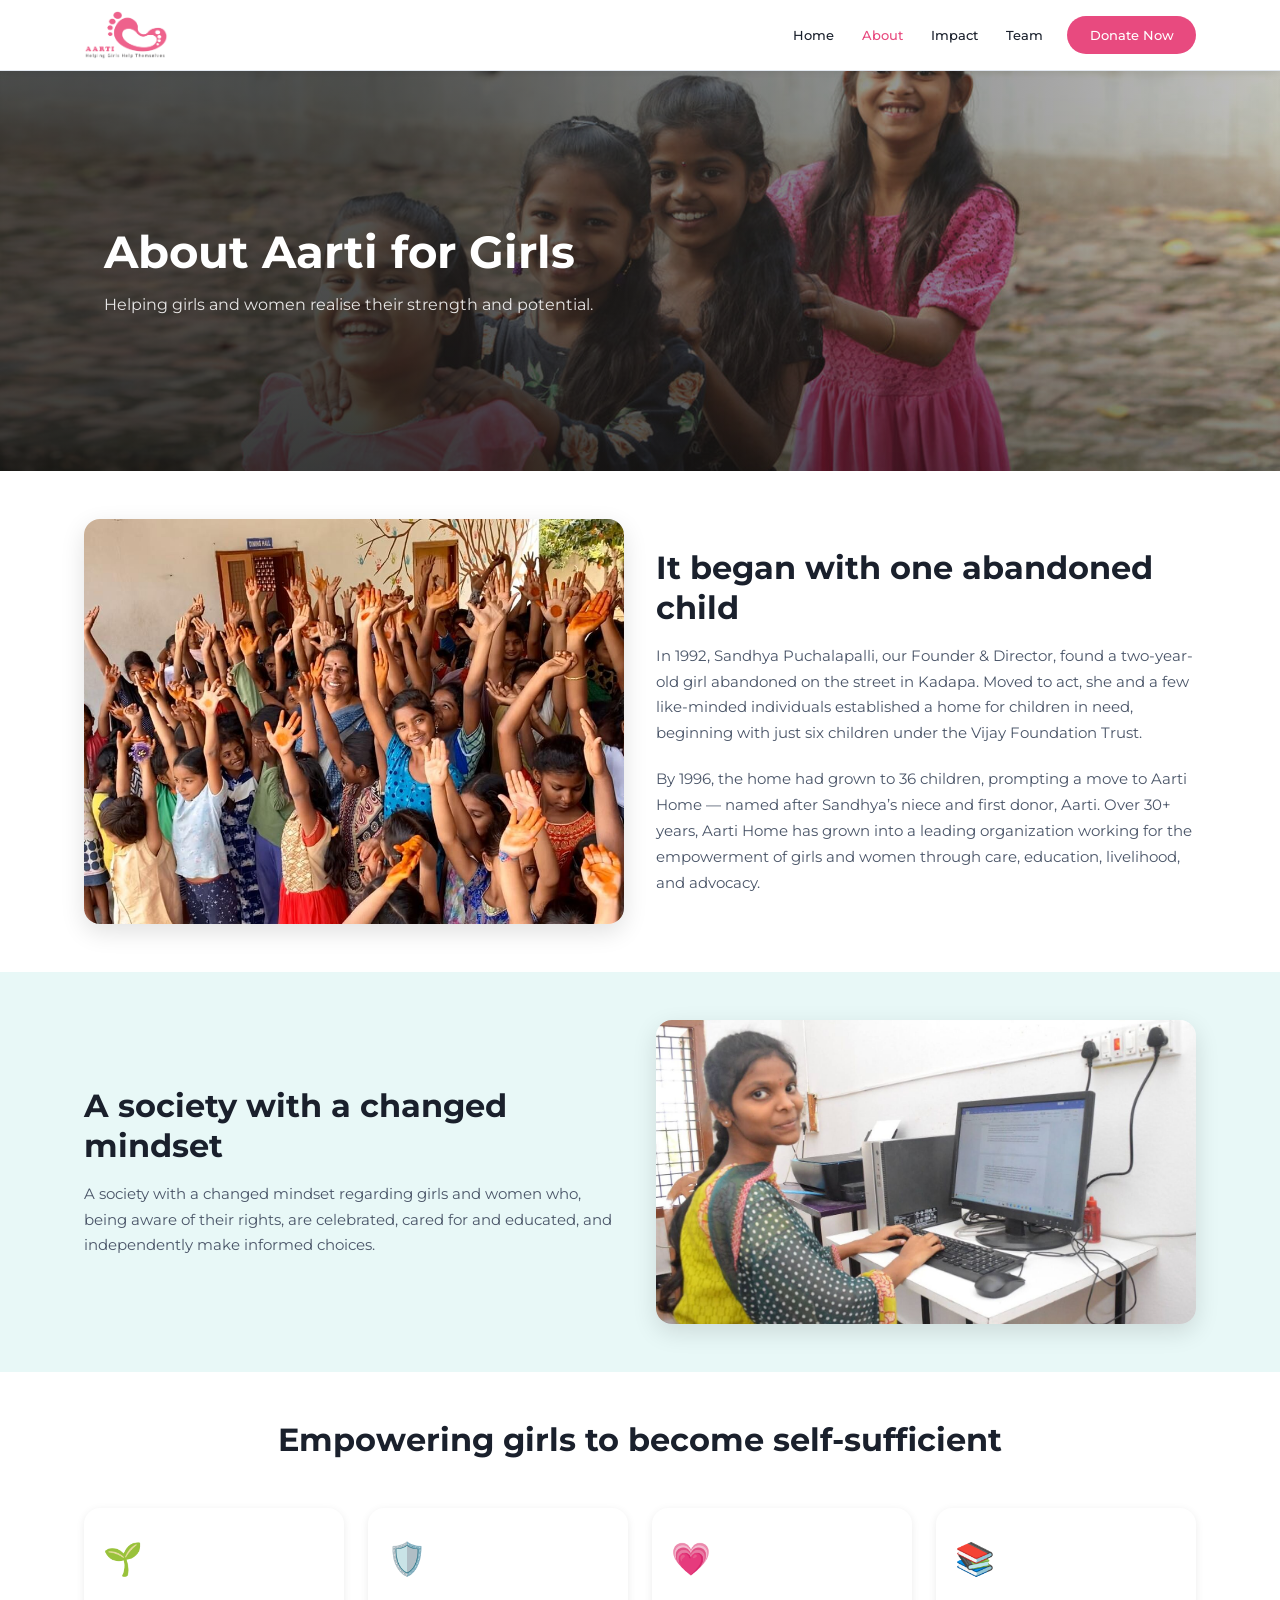
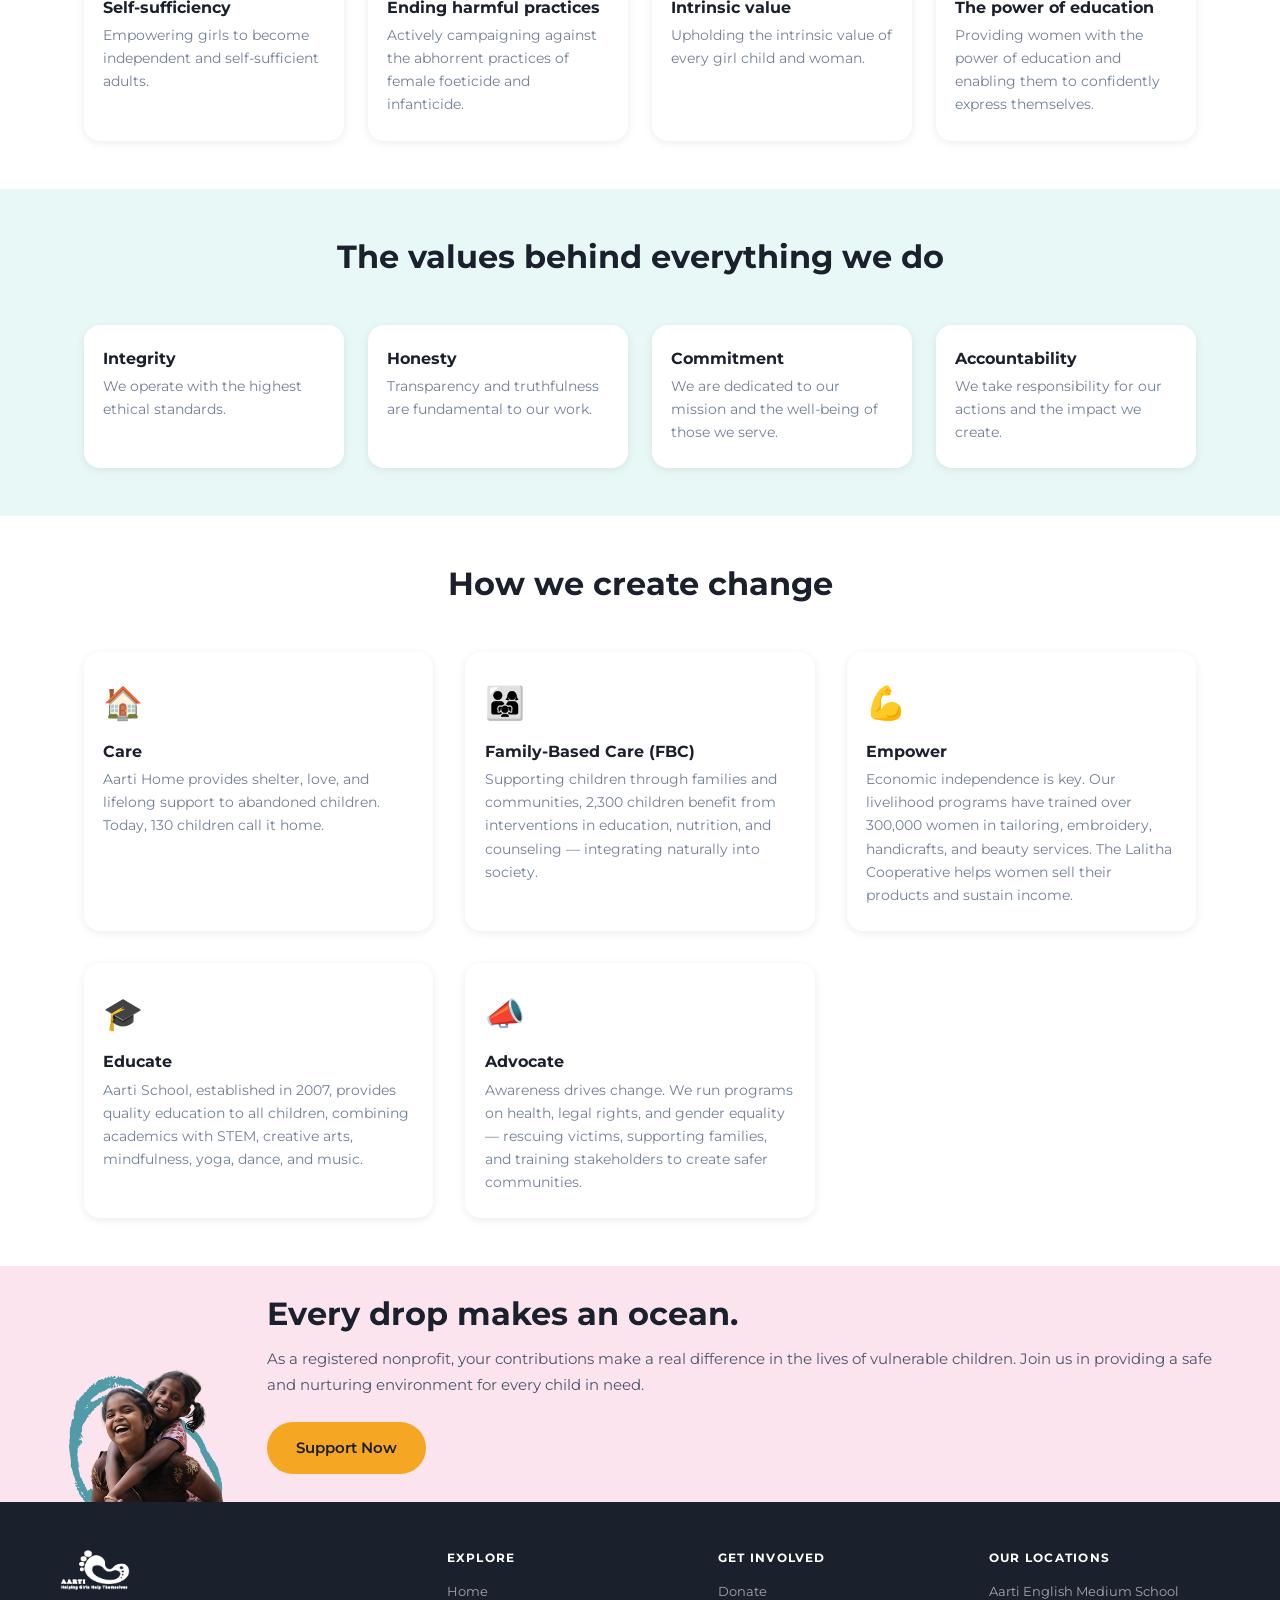
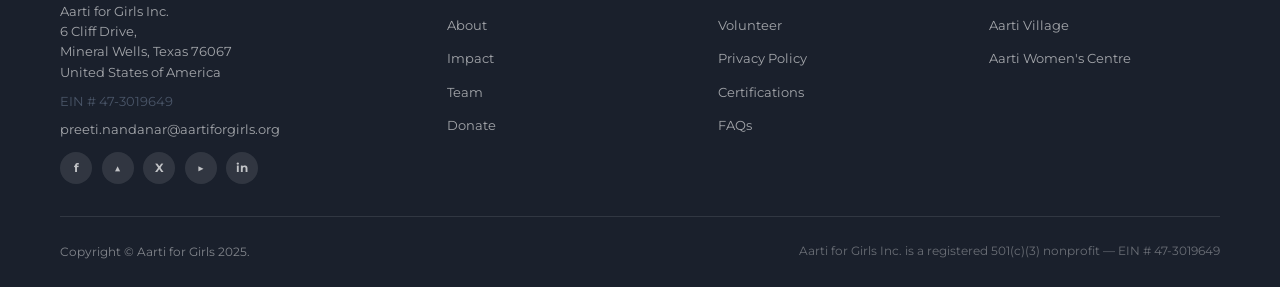
==== commit c450e787: "Remove section pre-heading labels; team hero uses grey gradient (no photo)" ====
--- a/about.html
+++ b/about.html
@@ -20,7 +20,6 @@
     <img class="hero-img" src="assets/images/hero-about.jpg" alt="Aarti for Girls community" loading="eager">
     <div class="hero-overlay"></div>
     <div class="hero-body">
-      <p class="sec-label" style="color:rgba(255,255,255,.85)">About</p>
       <h1>About Aarti for Girls</h1>
       <p style="max-width:520px;margin-top:.6rem;">Helping girls and women realise their strength and potential.</p>
     </div>
@@ -34,7 +33,6 @@
           <img src="assets/images/founder-sandhya.jpg" alt="Sandhya Puchalapalli, Founder & Director" style="border-radius:var(--r-l);box-shadow:var(--sh-hov);width:100%;aspect-ratio:4/3;object-fit:cover;">
         </div>
         <div>
-          <p class="sec-label">Our Story</p>
           <h2>It began with one abandoned child</h2>
           <p style="margin-top:.9rem;">In 1992, Sandhya Puchalapalli, our Founder &amp; Director, found a two-year-old girl abandoned on the street in Kadapa. Moved to act, she and a few like-minded individuals established a home for children in need, beginning with just six children under the Vijay Foundation Trust.</p>
           <p style="margin-top:1rem;">By 1996, the home had grown to 36 children, prompting a move to Aarti Home — named after Sandhya’s niece and first donor, Aarti. Over 30+ years, Aarti Home has grown into a leading organization working for the empowerment of girls and women through care, education, livelihood, and advocacy.</p>
@@ -48,7 +46,6 @@
     <div class="container">
       <div class="grid-2" style="align-items:center;">
         <div>
-          <p class="sec-label">Vision</p>
           <h2>A society with a changed mindset</h2>
           <p style="margin-top:.9rem;">A society with a changed mindset regarding girls and women who, being aware of their rights, are celebrated, cared for and educated, and independently make informed choices.</p>
         </div>
@@ -63,7 +60,6 @@
   <section class="section bg-white">
     <div class="container">
       <div class="text-center mb-3">
-        <p class="sec-label">Mission</p>
         <h2>Empowering girls to become self-sufficient</h2>
       </div>
       <div class="grid-4">
@@ -95,7 +91,6 @@
   <section class="section bg-teal-pale">
     <div class="container">
       <div class="text-center mb-3">
-        <p class="sec-label">Our Guiding Principles</p>
         <h2>The values behind everything we do</h2>
       </div>
       <div class="grid-4">
@@ -123,7 +118,6 @@
   <section class="section bg-white">
     <div class="container">
       <div class="text-center mb-3">
-        <p class="sec-label">Milestones &amp; Programs</p>
         <h2>How we create change</h2>
       </div>
       <div class="grid-3">
